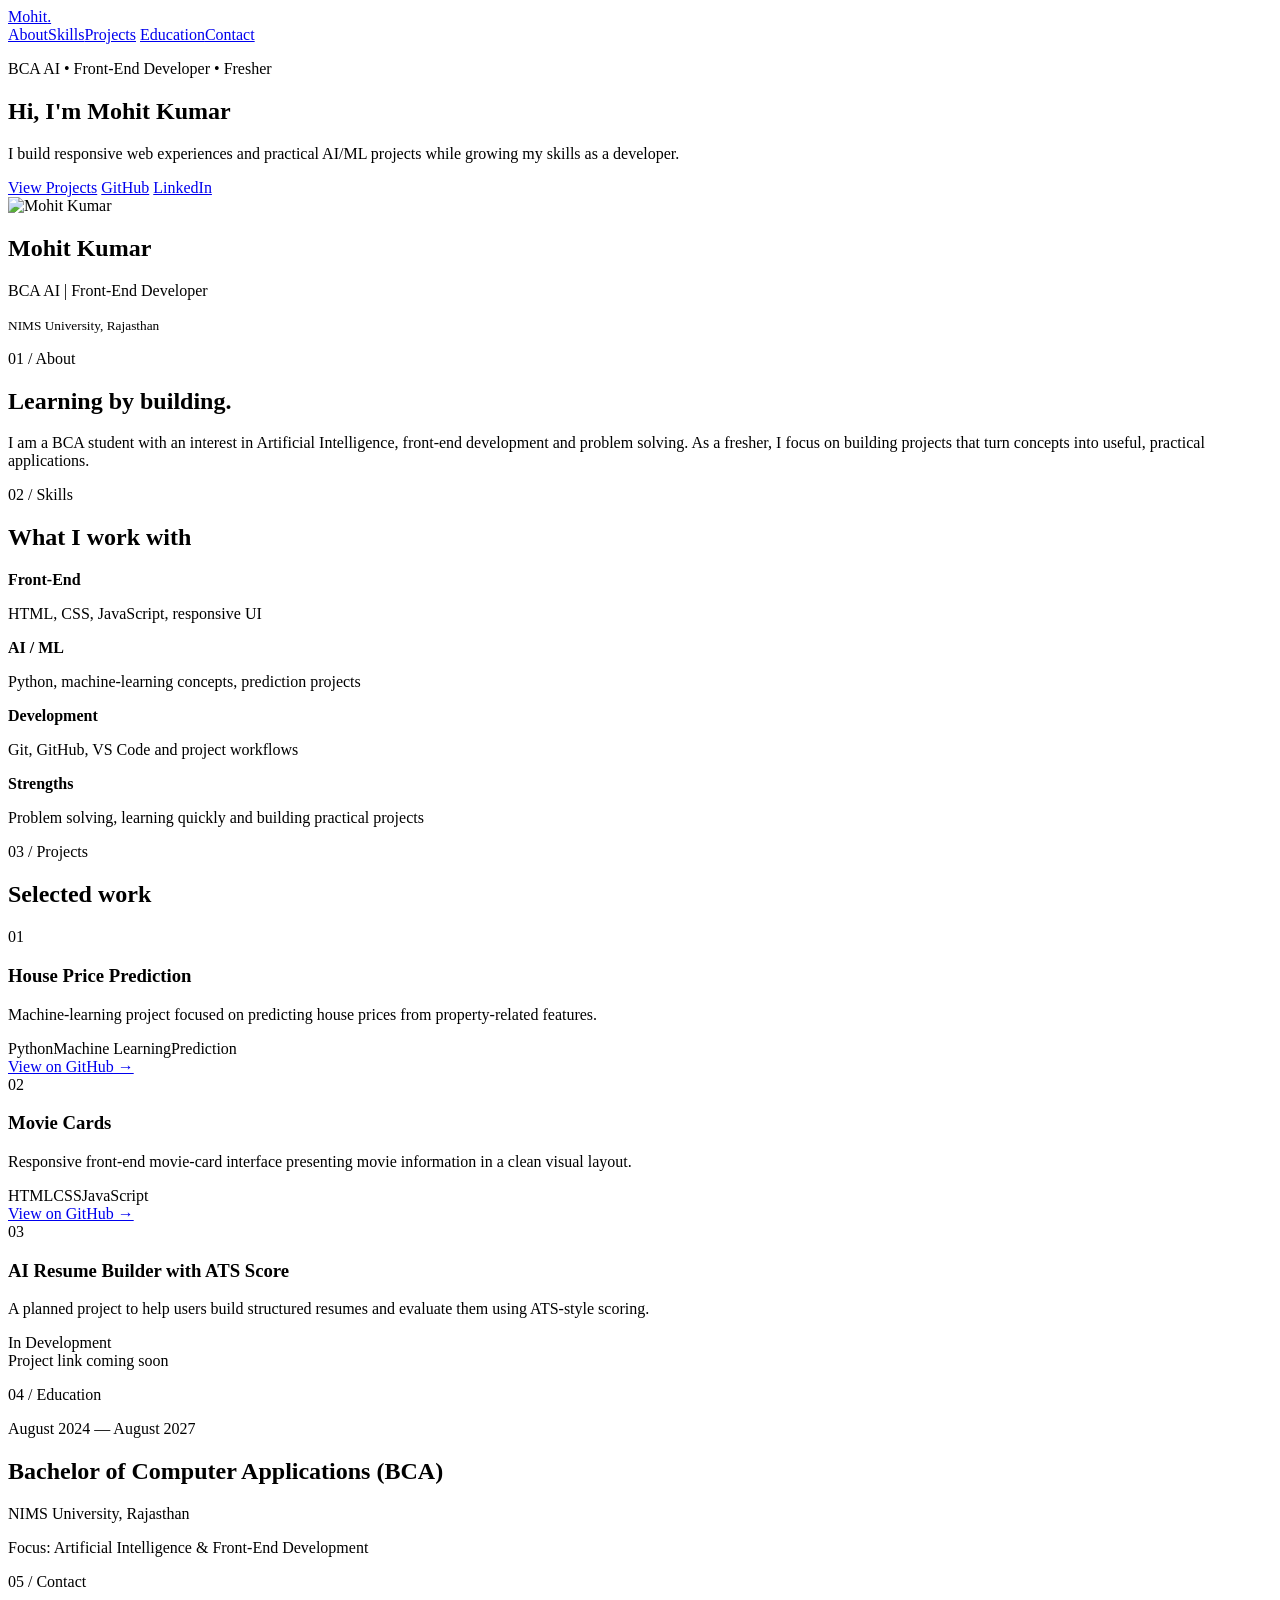
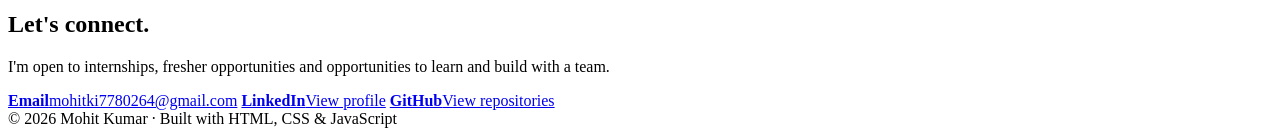
==== index.html @ 1031dfb4 "Add files via upload" ====
<!DOCTYPE html>
<html lang="en">
<head>
<meta charset="UTF-8">
<meta name="viewport" content="width=device-width,initial-scale=1.0">
<meta name="description" content="Mohit Kumar — BCA AI student and Front-End Developer portfolio">
<title>Mohit Kumar | BCA AI & Front-End Developer</title>
<link rel="stylesheet" href="style.css">
</head>
<body>
<header class="nav">
  <a class="logo" href="#home">Mohit<span>.</span></a>
  <nav>
    <a href="#about">About</a><a href="#skills">Skills</a><a href="#projects">Projects</a>
    <a href="#education">Education</a><a href="#contact">Contact</a>
  </nav>
</header>

<main>
<section id="home" class="hero">
  <div>
    <p class="eyebrow">BCA AI • Front-End Developer • Fresher</p>
    <h1>Hi, I'm <span>Mohit Kumar</span></h1>
    <p class="hero-copy">I build responsive web experiences and practical AI/ML projects while growing my skills as a developer.</p>
    <div class="actions">
      <a class="btn primary" href="#projects">View Projects</a>
      <a class="btn ghost" href="https://github.com/mohitkumar2206" target="_blank" rel="noopener">GitHub</a>
      <a class="btn ghost" href="https://www.linkedin.com/in/mohit-kumar-945908323" target="_blank" rel="noopener">LinkedIn</a>
    </div>
  </div>
  <aside class="profile-card">
    <div class="avatar"><img src="profile.jpg" alt="Mohit Kumar"></div>
    <h2>Mohit Kumar</h2>
    <p>BCA AI | Front-End Developer</p>
    <div class="divider"></div>
    <small>NIMS University, Rajasthan</small>
  </aside>
</section>

<section id="about" class="section">
  <p class="label">01 / About</p>
  <h2>Learning by building.</h2>
  <p class="lead">I am a BCA student with an interest in Artificial Intelligence, front-end development and problem solving. As a fresher, I focus on building projects that turn concepts into useful, practical applications.</p>
</section>

<section id="skills" class="section">
  <p class="label">02 / Skills</p>
  <h2>What I work with</h2>
  <div class="cards">
    <article><b>Front-End</b><p>HTML, CSS, JavaScript, responsive UI</p></article>
    <article><b>AI / ML</b><p>Python, machine-learning concepts, prediction projects</p></article>
    <article><b>Development</b><p>Git, GitHub, VS Code and project workflows</p></article>
    <article><b>Strengths</b><p>Problem solving, learning quickly and building practical projects</p></article>
  </div>
</section>

<section id="projects" class="section">
  <p class="label">03 / Projects</p>
  <h2>Selected work</h2>
  <div class="projects">
    <article class="project">
      <span class="num">01</span><h3>House Price Prediction</h3>
      <p>Machine-learning project focused on predicting house prices from property-related features.</p>
      <div class="tags"><span>Python</span><span>Machine Learning</span><span>Prediction</span></div>
      <a href="https://github.com/mohitkumar2206/House-Price-Prediction" target="_blank" rel="noopener">View on GitHub →</a>
    </article>
    <article class="project">
      <span class="num">02</span><h3>Movie Cards</h3>
      <p>Responsive front-end movie-card interface presenting movie information in a clean visual layout.</p>
      <div class="tags"><span>HTML</span><span>CSS</span><span>JavaScript</span></div>
      <a href="https://github.com/mohitkumar2206/MovieCard" target="_blank" rel="noopener">View on GitHub →</a>
    </article>
    <article class="project upcoming">
      <span class="num">03</span><h3>AI Resume Builder with ATS Score</h3>
      <p>A planned project to help users build structured resumes and evaluate them using ATS-style scoring.</p>
      <div class="status">In Development</div>
      <span class="muted">Project link coming soon</span>
    </article>
  </div>
</section>

<section id="education" class="section">
  <p class="label">04 / Education</p>
  <div class="education">
    <span>August 2024 — August 2027</span>
    <h2>Bachelor of Computer Applications (BCA)</h2>
    <p>NIMS University, Rajasthan</p>
    <p>Focus: Artificial Intelligence & Front-End Development</p>
  </div>
</section>

<section id="contact" class="section contact">
  <p class="label">05 / Contact</p>
  <h2>Let's connect.</h2>
  <p class="lead">I'm open to internships, fresher opportunities and opportunities to learn and build with a team.</p>
  <div class="contact-links">
    <a href="mailto:mohitki7780264@gmail.com"><b>Email</b><span>mohitki7780264@gmail.com</span></a>
    <a href="https://www.linkedin.com/in/mohit-kumar-945908323" target="_blank" rel="noopener"><b>LinkedIn</b><span>View profile</span></a>
    <a href="https://github.com/mohitkumar2206" target="_blank" rel="noopener"><b>GitHub</b><span>View repositories</span></a>
  </div>
</section>
</main>

<footer>© 2026 Mohit Kumar · Built with HTML, CSS & JavaScript</footer>
</body>
</html>
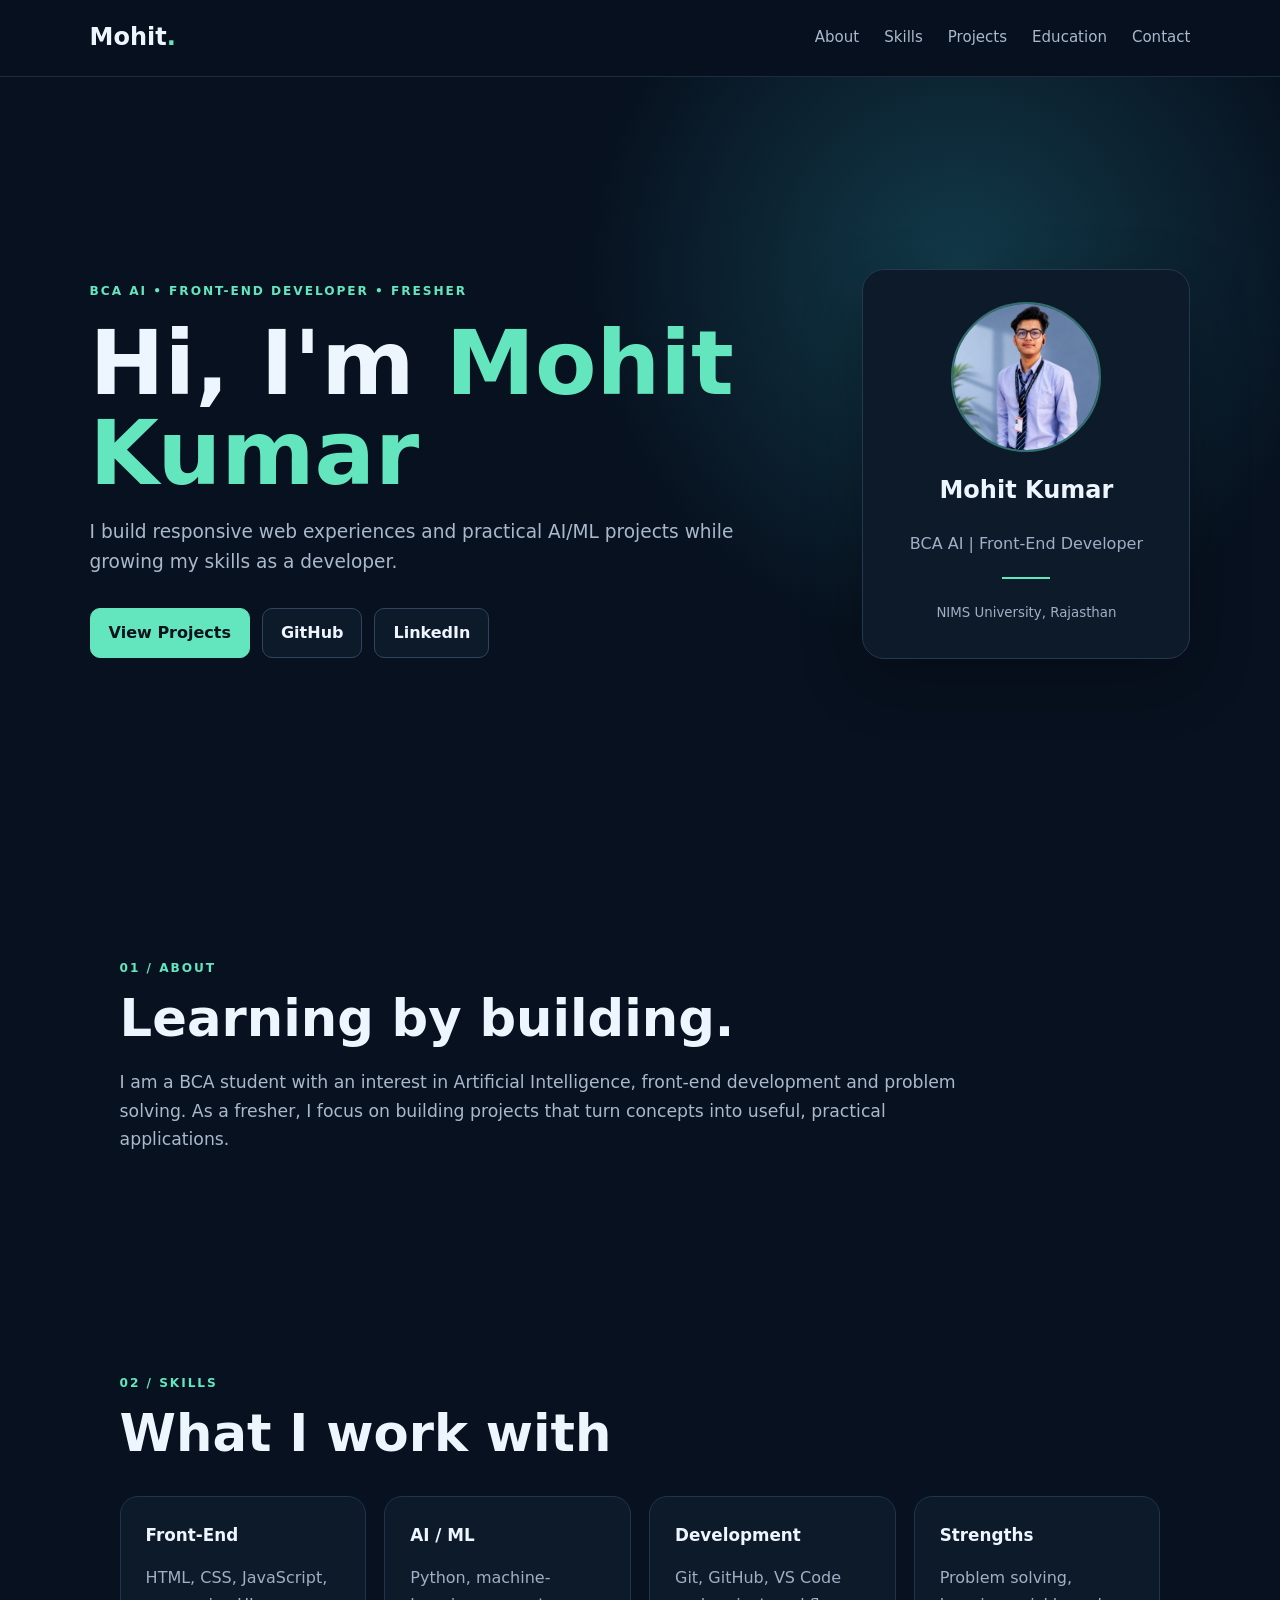
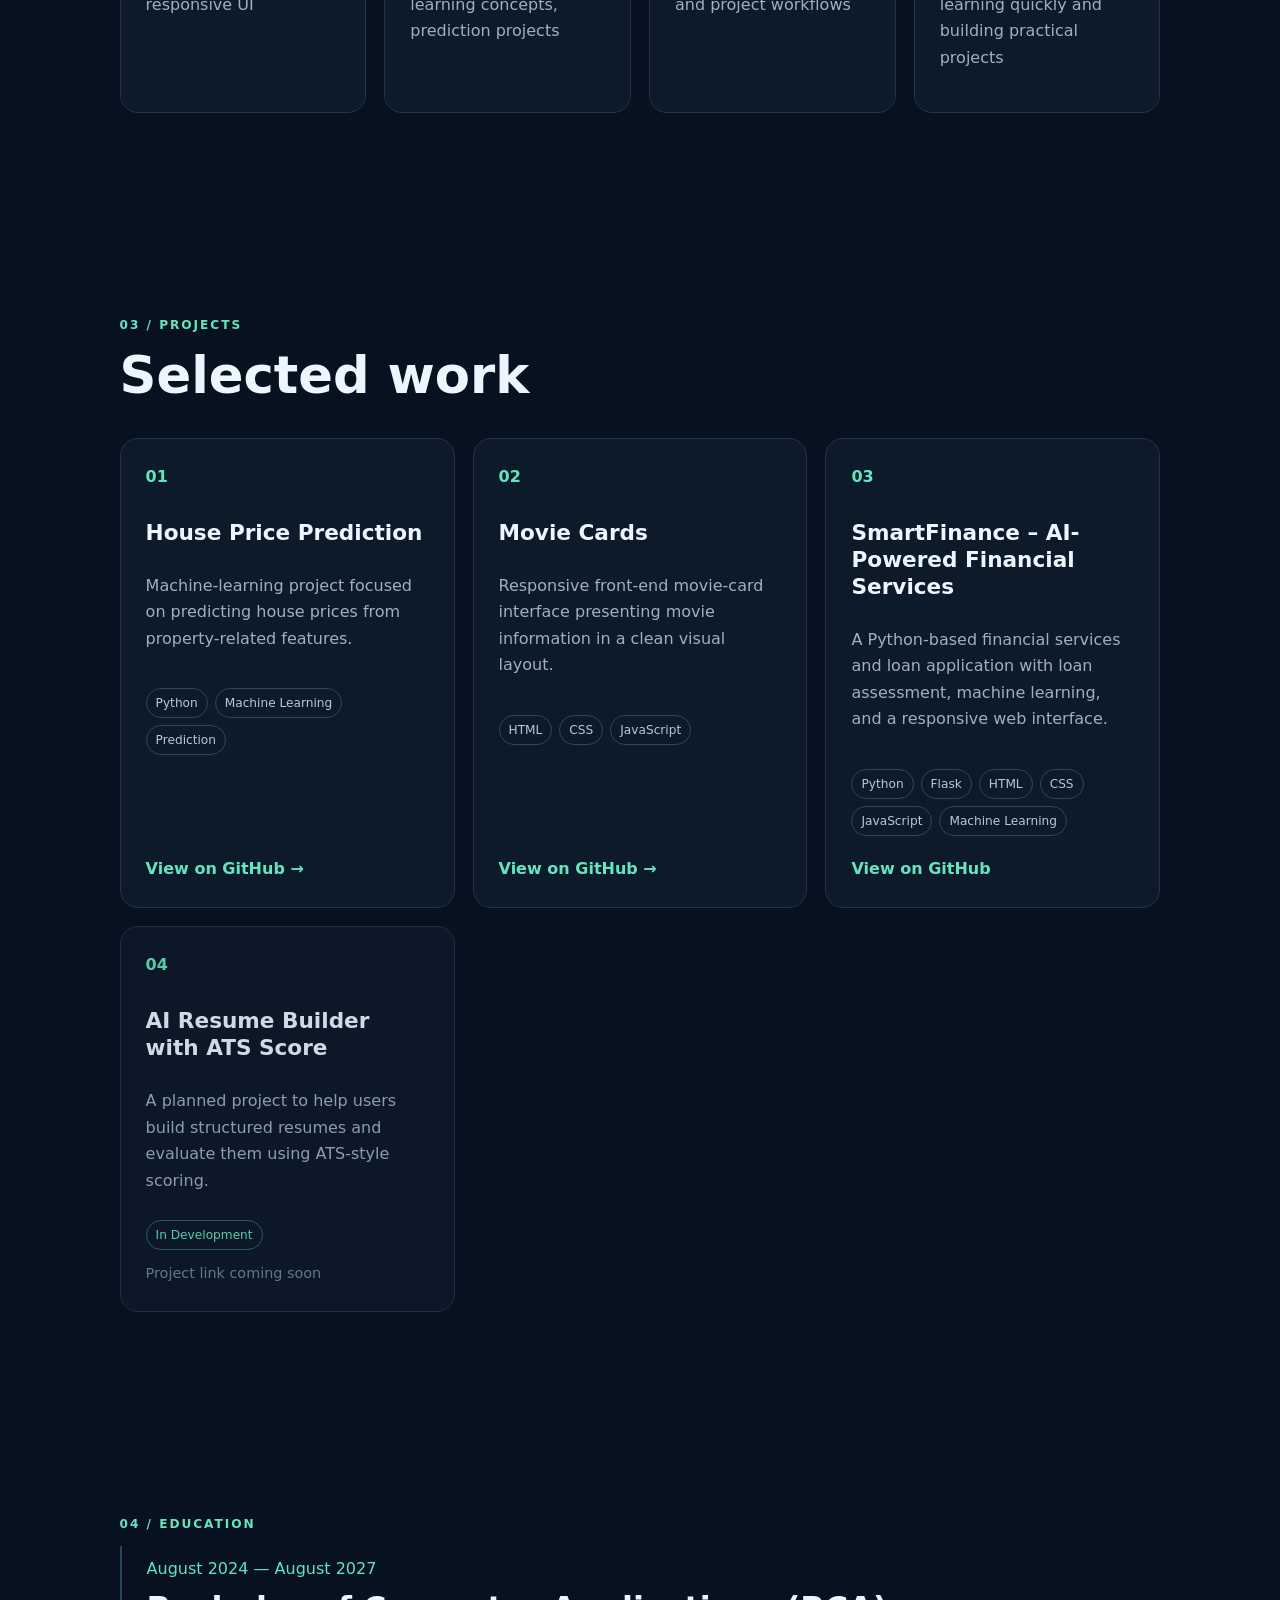
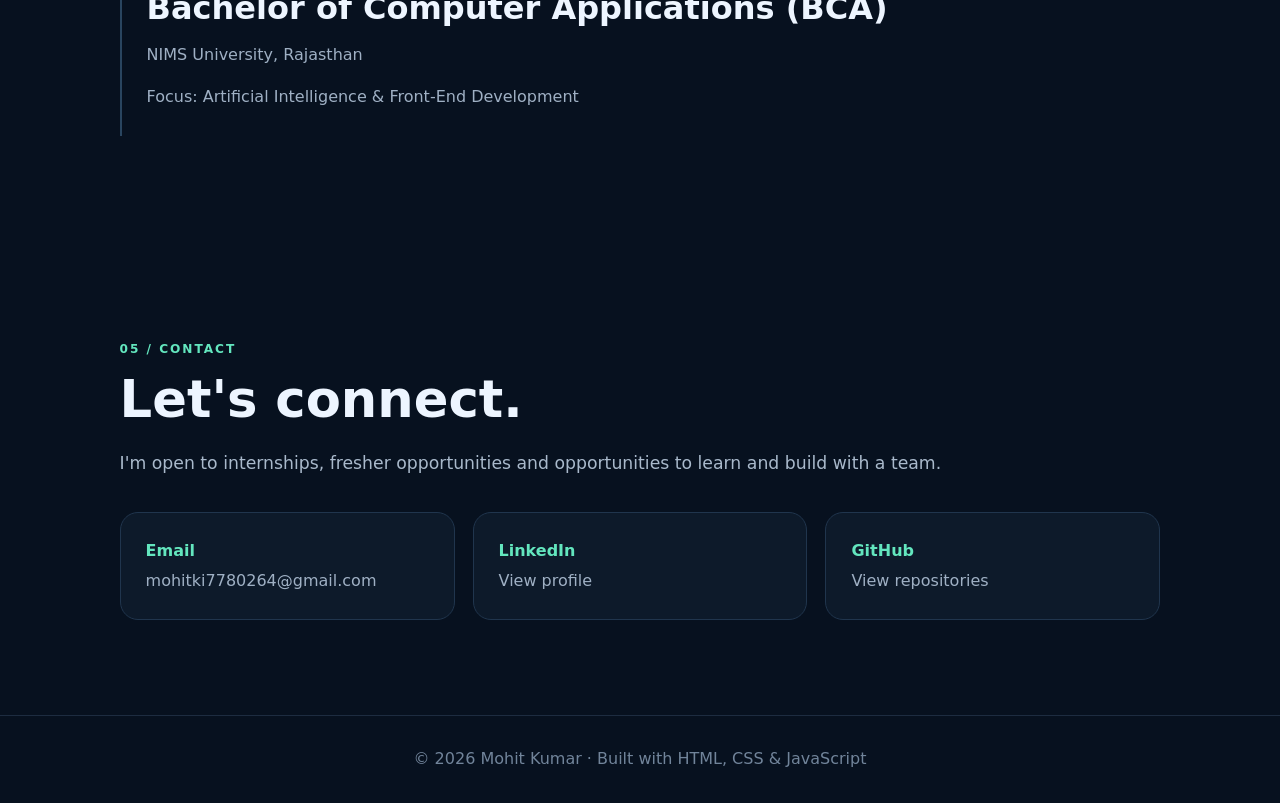
==== commit dadcfb9b: "Update index.html" ====
--- a/index.html
+++ b/index.html
@@ -70,8 +70,32 @@
       <div class="tags"><span>HTML</span><span>CSS</span><span>JavaScript</span></div>
       <a href="https://github.com/mohitkumar2206/MovieCard" target="_blank" rel="noopener">View on GitHub →</a>
     </article>
+    <article class="project">
+    <span class="num">03</span>
+    <h3>SmartFinance – AI-Powered Financial Services</h3>
+
+    <p>
+        A Python-based financial services and loan application with
+        loan assessment, machine learning, and a responsive web interface.
+    </p>
+
+    <div class="tags">
+        <span>Python</span>
+        <span>Flask</span>
+        <span>HTML</span>
+        <span>CSS</span>
+        <span>JavaScript</span>
+        <span>Machine Learning</span>
+    </div>
+
+    <a href="https://github.com/mohitkumar2206/Smartfinance"
+       target="_blank"
+       rel="noopener noreferrer">
+       View on GitHub
+    </a>
+</article>
     <article class="project upcoming">
-      <span class="num">03</span><h3>AI Resume Builder with ATS Score</h3>
+      <span class="num">04</span><h3>AI Resume Builder with ATS Score</h3>
       <p>A planned project to help users build structured resumes and evaluate them using ATS-style scoring.</p>
       <div class="status">In Development</div>
       <span class="muted">Project link coming soon</span>
--- a/style.css
+++ b/style.css
@@ -0,0 +1,340 @@
+* {
+  box-sizing: border-box
+}
+
+html {
+  scroll-behavior: smooth
+}
+
+body {
+  margin: 0;
+  font-family: Inter, system-ui, -apple-system, "Segoe UI", sans-serif;
+  background: #07111f;
+  color: #edf5ff;
+  line-height: 1.65
+}
+
+a {
+  text-decoration: none;
+  color: inherit
+}
+
+.nav {
+  position: sticky;
+  top: 0;
+  z-index: 20;
+  display: flex;
+  justify-content: space-between;
+  align-items: center;
+  padding: 18px 7%;
+  background: rgba(7,17,31,.9);
+  backdrop-filter: blur(14px);
+  border-bottom: 1px solid #1d2c40
+}
+
+.logo {
+  font-size: 1.5rem;
+  font-weight: 850
+}
+
+.logo span,
+.hero h1 span,
+.label,
+.num,
+.project > a,
+.eyebrow,
+.education > span {
+  color: #63e6be
+}
+
+.nav nav {
+  display: flex;
+  gap: 25px
+}
+
+.nav nav a {
+  color: #a9b9cb;
+  font-size: .94rem
+}
+
+.nav nav a:hover {
+  color: #63e6be
+}
+
+.hero {
+  min-height: 86vh;
+  padding: 85px 7%;
+  display: grid;
+  grid-template-columns: 1.5fr .7fr;
+  gap: 70px;
+  align-items: center;
+  background: radial-gradient(circle at 75% 25%,#123a49,transparent 34%)
+}
+
+.eyebrow,
+.label {
+  font-size: .76rem;
+  text-transform: uppercase;
+  letter-spacing: .16em;
+  font-weight: 800
+}
+
+.hero h1 {
+  font-size: clamp(3.2rem,7vw,6.5rem);
+  line-height: 1;
+  margin: 18px 0
+}
+
+.hero-copy {
+  max-width: 690px;
+  font-size: 1.16rem;
+  color: #a9b9cb
+}
+
+.actions {
+  display: flex;
+  gap: 12px;
+  flex-wrap: wrap;
+  margin-top: 30px
+}
+
+.btn {
+  padding: 11px 18px;
+  border-radius: 10px;
+  font-weight: 750;
+  border: 1px solid #30455d
+}
+
+.primary {
+  background: #63e6be;
+  color: #06131c;
+  border-color: #63e6be
+}
+
+.ghost {
+  background: #0d1a2a
+}
+
+.profile-card {
+  background: #0d1a2a;
+  border: 1px solid #243850;
+  border-radius: 22px;
+  padding: 32px;
+  text-align: center;
+  box-shadow: 0 20px 60px #0004
+}
+
+.avatar {
+  height: 150px;
+  width: 150px;
+  margin: auto auto 18px;
+  display: grid;
+  place-items: center;
+  border-radius: 50%;
+  overflow: hidden;
+  background: #143545;
+  border: 2px solid #32706f;
+  color: #63e6be;
+  font-size: 2rem;
+  font-weight: 850
+}
+
+.avatar img {
+  width: 100%;
+  height: 100%;
+  object-fit: cover;
+  object-position: center 20%
+}
+
+.profile-card p,
+.profile-card small {
+  color: #9fb0c4
+}
+
+.divider {
+  height: 2px;
+  width: 48px;
+  background: #63e6be;
+  margin: 20px auto
+}
+
+.section {
+  max-width: 1220px;
+  margin: auto;
+  padding: 95px 7%
+}
+
+.section h2 {
+  font-size: clamp(2.1rem,4vw,3.6rem);
+  line-height: 1.1;
+  margin: 12px 0 22px
+}
+
+.lead {
+  max-width: 850px;
+  color: #a9b9cb;
+  font-size: 1.08rem
+}
+
+.cards,
+.projects,
+.contact-links {
+  display: grid;
+  grid-template-columns: repeat(3,1fr);
+  gap: 18px;
+  margin-top: 34px
+}
+
+.cards {
+  grid-template-columns: repeat(4,1fr)
+}
+
+.cards article,
+.project,
+.contact-links a {
+  background: #0d1a2a;
+  border: 1px solid #20354d;
+  border-radius: 18px;
+  padding: 25px
+}
+
+.cards b {
+  font-size: 1.05rem
+}
+
+.cards p,
+.project p,
+.education p {
+  color: #9fb0c4
+}
+
+.project {
+  min-height: 325px;
+  display: flex;
+  flex-direction: column
+}
+
+.num {
+  font-weight: 850;
+  margin-bottom: 30px
+}
+
+.project h3 {
+  font-size: 1.35rem;
+  line-height: 1.25;
+  margin: 0 0 10px
+}
+
+.tags {
+  display: flex;
+  gap: 7px;
+  flex-wrap: wrap;
+  margin: 20px 0
+}
+
+.tags span,
+.status {
+  border: 1px solid #30455d;
+  border-radius: 99px;
+  padding: 4px 9px;
+  font-size: .76rem;
+  color: #b8c8d9
+}
+
+.project > a {
+  margin-top: auto;
+  font-weight: 800
+}
+
+.upcoming {
+  opacity: .88
+}
+
+.status {
+  display: inline-block;
+  width: max-content;
+  margin-top: 10px;
+  color: #63e6be;
+  border-color: #2f6663
+}
+
+.muted {
+  color: #71849a;
+  font-size: .9rem;
+  margin-top: 12px
+}
+
+.education {
+  border-left: 2px solid #29455f;
+  padding: 10px 0 10px 25px
+}
+
+.education h2 {
+  font-size: 2rem;
+  margin: 8px 0
+}
+
+.contact-links a {
+  display: flex;
+  flex-direction: column;
+  gap: 4px
+}
+
+.contact-links b {
+  color: #63e6be
+}
+
+.contact-links span {
+  color: #9fb0c4;
+  word-break: break-word
+}
+
+footer {
+  text-align: center;
+  border-top: 1px solid #1d2c40;
+  padding: 30px 7%;
+  color: #71849a
+}
+
+@media (max-width: 900px) {
+  .hero {
+    grid-template-columns: 1fr
+  }
+
+  .cards {
+    grid-template-columns: repeat(2,1fr)
+  }
+
+  .projects,
+  .contact-links {
+    grid-template-columns: 1fr
+  }
+}
+
+@media (max-width: 600px) {
+  .nav {
+    padding: 15px 5%
+  }
+
+  .nav nav {
+    display: none
+  }
+
+  .hero,
+  .section {
+    padding-left: 5%;
+    padding-right: 5%
+  }
+
+  .hero {
+    padding-top: 60px
+  }
+
+  .cards {
+    grid-template-columns: 1fr
+  }
+
+  .hero h1 {
+    font-size: 3.2rem
+  }
+}
